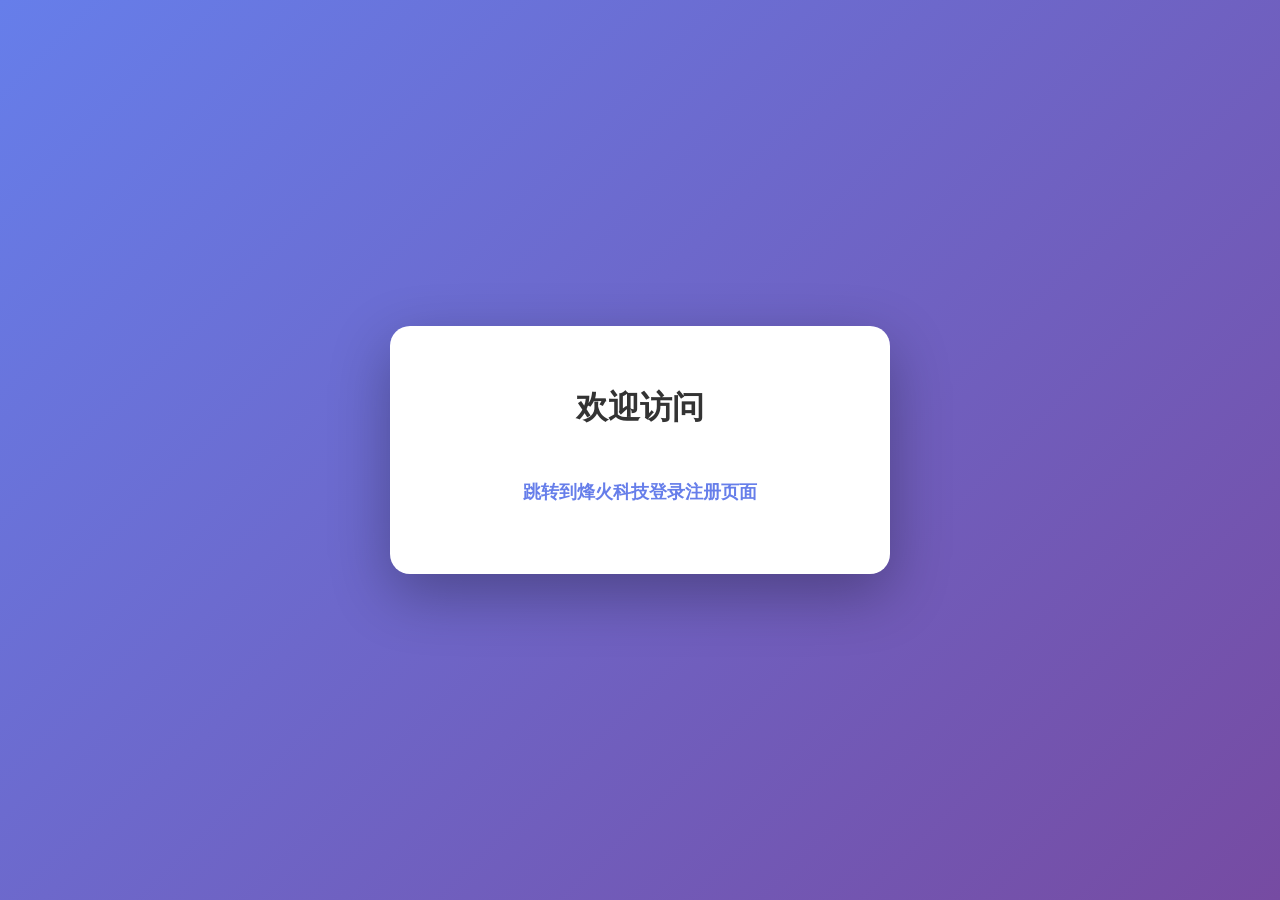
==== home.html @ 31e24aca "push" ====
<!DOCTYPE html>
<html lang="zh-CN">
<head>
    <meta charset="UTF-8">
    <meta name="viewport" content="width=device-width, initial-scale=1.0">
    <title>首页</title>
    <style>
        * {
            margin: 0;
            padding: 0;
            box-sizing: border-box;
        }

        body {
            font-family: -apple-system, BlinkMacSystemFont, 'Segoe UI', Roboto, 'Helvetica Neue', Arial, sans-serif;
            background: linear-gradient(135deg, #667eea 0%, #764ba2 100%);
            min-height: 100vh;
            display: flex;
            align-items: center;
            justify-content: center;
            padding: 20px;
        }

        .container {
            background: white;
            border-radius: 20px;
            box-shadow: 0 20px 60px rgba(0, 0, 0, 0.3);
            padding: 60px 40px;
            text-align: center;
            max-width: 500px;
            width: 100%;
        }

        h1 {
            color: #333;
            font-size: 32px;
            margin-bottom: 30px;
            font-weight: 600;
        }

        .link-container {
            margin-top: 40px;
        }

        .link-to-login {
            color: #667eea;
            font-size: 18px;
            text-decoration: none;
            font-weight: 600;
            transition: all 0.3s ease;
            display: inline-block;
            padding: 10px 20px;
            border-radius: 10px;
        }

        .link-to-login:hover {
            color: #764ba2;
            background-color: rgba(102, 126, 234, 0.1);
            text-decoration: underline;
        }
    </style>
</head>
<body>
    <div class="container">
        <h1>欢迎访问</h1>
        <div class="link-container">
            <a href="index.html" class="link-to-login">跳转到烽火科技登录注册页面</a>
        </div>
    </div>
</body>
</html>
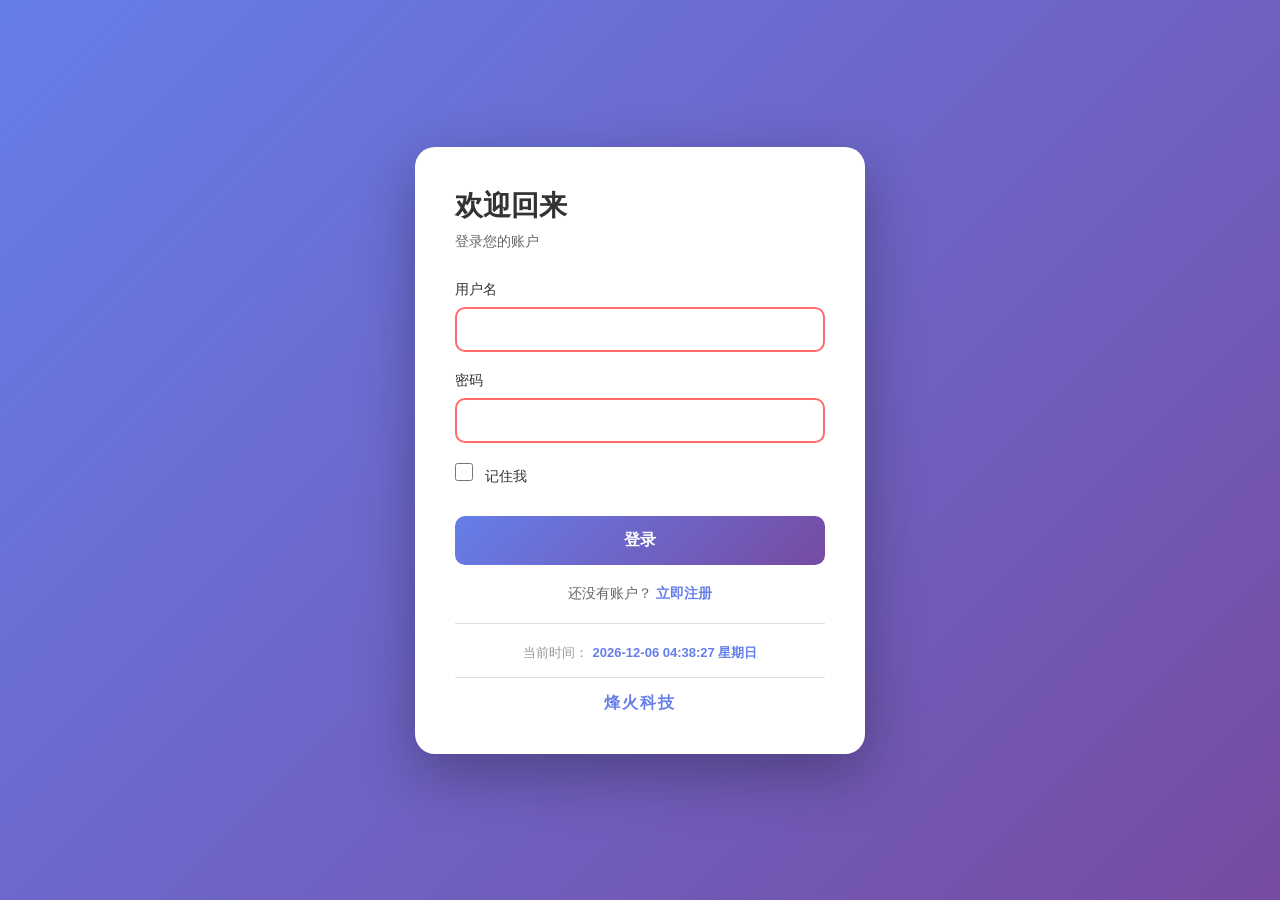
==== commit b8647b37: "update" ====
--- a/home.html
+++ b/home.html
@@ -3,70 +3,83 @@
 <head>
     <meta charset="UTF-8">
     <meta name="viewport" content="width=device-width, initial-scale=1.0">
-    <title>首页</title>
-    <style>
-        * {
-            margin: 0;
-            padding: 0;
-            box-sizing: border-box;
-        }
-
-        body {
-            font-family: -apple-system, BlinkMacSystemFont, 'Segoe UI', Roboto, 'Helvetica Neue', Arial, sans-serif;
-            background: linear-gradient(135deg, #667eea 0%, #764ba2 100%);
-            min-height: 100vh;
-            display: flex;
-            align-items: center;
-            justify-content: center;
-            padding: 20px;
-        }
-
-        .container {
-            background: white;
-            border-radius: 20px;
-            box-shadow: 0 20px 60px rgba(0, 0, 0, 0.3);
-            padding: 60px 40px;
-            text-align: center;
-            max-width: 500px;
-            width: 100%;
-        }
-
-        h1 {
-            color: #333;
-            font-size: 32px;
-            margin-bottom: 30px;
-            font-weight: 600;
-        }
-
-        .link-container {
-            margin-top: 40px;
-        }
-
-        .link-to-login {
-            color: #667eea;
-            font-size: 18px;
-            text-decoration: none;
-            font-weight: 600;
-            transition: all 0.3s ease;
-            display: inline-block;
-            padding: 10px 20px;
-            border-radius: 10px;
-        }
-
-        .link-to-login:hover {
-            color: #764ba2;
-            background-color: rgba(102, 126, 234, 0.1);
-            text-decoration: underline;
-        }
-    </style>
+    <title>用户登录与注册</title>
+    <link rel="stylesheet" href="style.css">
 </head>
 <body>
     <div class="container">
-        <h1>欢迎访问</h1>
-        <div class="link-container">
-            <a href="index.html" class="link-to-login">跳转到烽火科技登录注册页面</a>
+        <div class="form-container">
+            <!-- 登录表单 -->
+            <div class="form-wrapper" id="loginForm">
+                <h2>欢迎回来</h2>
+                <p class="subtitle">登录您的账户</p>
+                <form id="loginFormElement">
+                    <div class="form-group">
+                        <label for="loginUsername">用户名</label>
+                        <input type="text" id="loginUsername" name="username" required>
+                    </div>
+                    <div class="form-group">
+                        <label for="loginPassword">密码</label>
+                        <input type="password" id="loginPassword" name="password" required>
+                    </div>
+                    <div class="form-group">
+                        <label class="remember-me">
+                            <input type="checkbox" id="rememberMe">
+                            <span>记住我</span>
+                        </label>
+                    </div>
+                    <button type="submit" class="btn btn-primary">登录</button>
+                    <p class="form-switch">
+                        还没有账户？ <a href="#" id="switchToRegister">立即注册</a>
+                    </p>
+                    <div class="time-display" id="timeDisplay"></div>
+                    <div class="company-name">烽火科技</div>
+                </form>
+            </div>
+
+            <!-- 注册表单 -->
+            <div class="form-wrapper hidden" id="registerForm">
+                <h2>创建账户</h2>
+                <p class="subtitle">注册新用户</p>
+                <form id="registerFormElement">
+                    <div class="form-group">
+                        <label for="registerUsername">用户名</label>
+                        <input type="text" id="registerUsername" name="username" required minlength="3">
+                        <span class="error-message" id="usernameError"></span>
+                    </div>
+                    <div class="form-group">
+                        <label for="registerEmail">邮箱</label>
+                        <input type="email" id="registerEmail" name="email" required>
+                        <span class="error-message" id="emailError"></span>
+                    </div>
+                    <div class="form-group">
+                        <label for="registerPassword">密码</label>
+                        <input type="password" id="registerPassword" name="password" required minlength="6">
+                        <span class="error-message" id="passwordError"></span>
+                    </div>
+                    <div class="form-group">
+                        <label for="confirmPassword">确认密码</label>
+                        <input type="password" id="confirmPassword" name="confirmPassword" required>
+                        <span class="error-message" id="confirmPasswordError"></span>
+                    </div>
+                    <button type="submit" class="btn btn-primary">注册</button>
+                    <p class="form-switch">
+                        已有账户？ <a href="#" id="switchToLogin">立即登录</a>
+                    </p>
+                </form>
+            </div>
+
+            <!-- 成功消息 -->
+            <div class="message-box hidden" id="messageBox">
+                <div class="message-content">
+                    <span class="message-icon" id="messageIcon">✓</span>
+                    <p id="messageText"></p>
+                </div>
+            </div>
         </div>
     </div>
+
+    <script src="script.js"></script>
 </body>
 </html>
 
--- a/style.css
+++ b/style.css
@@ -0,0 +1,265 @@
+* {
+    margin: 0;
+    padding: 0;
+    box-sizing: border-box;
+}
+
+body {
+    font-family: -apple-system, BlinkMacSystemFont, 'Segoe UI', Roboto, 'Helvetica Neue', Arial, sans-serif;
+    background: linear-gradient(135deg, #667eea 0%, #764ba2 100%);
+    min-height: 100vh;
+    display: flex;
+    align-items: center;
+    justify-content: center;
+    padding: 20px;
+}
+
+.container {
+    width: 100%;
+    max-width: 450px;
+}
+
+.form-container {
+    background: white;
+    border-radius: 20px;
+    box-shadow: 0 20px 60px rgba(0, 0, 0, 0.3);
+    overflow: hidden;
+    position: relative;
+}
+
+.form-wrapper {
+    padding: 40px;
+    transition: opacity 0.3s ease, transform 0.3s ease;
+}
+
+.form-wrapper.hidden {
+    display: none;
+}
+
+h2 {
+    color: #333;
+    font-size: 28px;
+    margin-bottom: 8px;
+    font-weight: 600;
+}
+
+.subtitle {
+    color: #666;
+    font-size: 14px;
+    margin-bottom: 30px;
+}
+
+.form-group {
+    margin-bottom: 20px;
+}
+
+.form-group label {
+    display: block;
+    color: #333;
+    font-size: 14px;
+    font-weight: 500;
+    margin-bottom: 8px;
+}
+
+.form-group input[type="text"],
+.form-group input[type="email"],
+.form-group input[type="password"] {
+    width: 100%;
+    padding: 12px 16px;
+    border: 2px solid #e0e0e0;
+    border-radius: 10px;
+    font-size: 15px;
+    transition: all 0.3s ease;
+    outline: none;
+}
+
+.form-group input:focus {
+    border-color: #667eea;
+    box-shadow: 0 0 0 3px rgba(102, 126, 234, 0.1);
+}
+
+.form-group input:invalid:not(:placeholder-shown) {
+    border-color: #ff6b6b;
+}
+
+.remember-me {
+    display: flex;
+    align-items: center;
+    cursor: pointer;
+    font-weight: normal;
+}
+
+.remember-me input[type="checkbox"] {
+    width: 18px;
+    height: 18px;
+    margin-right: 8px;
+    cursor: pointer;
+    accent-color: #667eea;
+}
+
+.error-message {
+    display: block;
+    color: #ff6b6b;
+    font-size: 12px;
+    margin-top: 5px;
+    min-height: 18px;
+}
+
+.btn {
+    width: 100%;
+    padding: 14px;
+    border: none;
+    border-radius: 10px;
+    font-size: 16px;
+    font-weight: 600;
+    cursor: pointer;
+    transition: all 0.3s ease;
+    margin-top: 10px;
+}
+
+.btn-primary {
+    background: linear-gradient(135deg, #667eea 0%, #764ba2 100%);
+    color: white;
+}
+
+.btn-primary:hover {
+    transform: translateY(-2px);
+    box-shadow: 0 10px 20px rgba(102, 126, 234, 0.3);
+}
+
+.btn-primary:active {
+    transform: translateY(0);
+}
+
+.form-switch {
+    text-align: center;
+    margin-top: 20px;
+    color: #666;
+    font-size: 14px;
+}
+
+.form-switch a {
+    color: #667eea;
+    text-decoration: none;
+    font-weight: 600;
+    transition: color 0.3s ease;
+}
+
+.form-switch a:hover {
+    color: #764ba2;
+    text-decoration: underline;
+}
+
+.time-display {
+    text-align: center;
+    margin-top: 20px;
+    padding-top: 20px;
+    border-top: 1px solid #e0e0e0;
+    color: #999;
+    font-size: 13px;
+    font-weight: 500;
+}
+
+.time-display .time-text {
+    color: #667eea;
+    font-weight: 600;
+    margin-left: 5px;
+}
+
+.company-name {
+    text-align: center;
+    margin-top: 15px;
+    padding-top: 15px;
+    border-top: 1px solid #e0e0e0;
+    color: #667eea;
+    font-size: 16px;
+    font-weight: 600;
+    letter-spacing: 2px;
+}
+
+.message-box {
+    position: absolute;
+    top: 0;
+    left: 0;
+    right: 0;
+    bottom: 0;
+    background: rgba(255, 255, 255, 0.98);
+    display: flex;
+    align-items: center;
+    justify-content: center;
+    z-index: 10;
+    animation: fadeIn 0.3s ease;
+}
+
+.message-box.hidden {
+    display: none;
+}
+
+.message-content {
+    text-align: center;
+    padding: 40px;
+}
+
+.message-icon {
+    display: inline-block;
+    width: 60px;
+    height: 60px;
+    line-height: 60px;
+    border-radius: 50%;
+    background: linear-gradient(135deg, #667eea 0%, #764ba2 100%);
+    color: white;
+    font-size: 30px;
+    font-weight: bold;
+    margin-bottom: 20px;
+}
+
+.message-content p {
+    color: #333;
+    font-size: 18px;
+    font-weight: 500;
+}
+
+.message-box.success .message-icon {
+    background: linear-gradient(135deg, #56ab2f 0%, #a8e063 100%);
+}
+
+.message-box.error .message-icon {
+    background: linear-gradient(135deg, #ff6b6b 0%, #ee5a6f 100%);
+}
+
+@keyframes fadeIn {
+    from {
+        opacity: 0;
+    }
+    to {
+        opacity: 1;
+    }
+}
+
+@keyframes shake {
+    0%, 100% {
+        transform: translateX(0);
+    }
+    25% {
+        transform: translateX(-10px);
+    }
+    75% {
+        transform: translateX(10px);
+    }
+}
+
+.shake {
+    animation: shake 0.5s ease;
+}
+
+/* 响应式设计 */
+@media (max-width: 480px) {
+    .form-wrapper {
+        padding: 30px 20px;
+    }
+
+    h2 {
+        font-size: 24px;
+    }
+}
+
